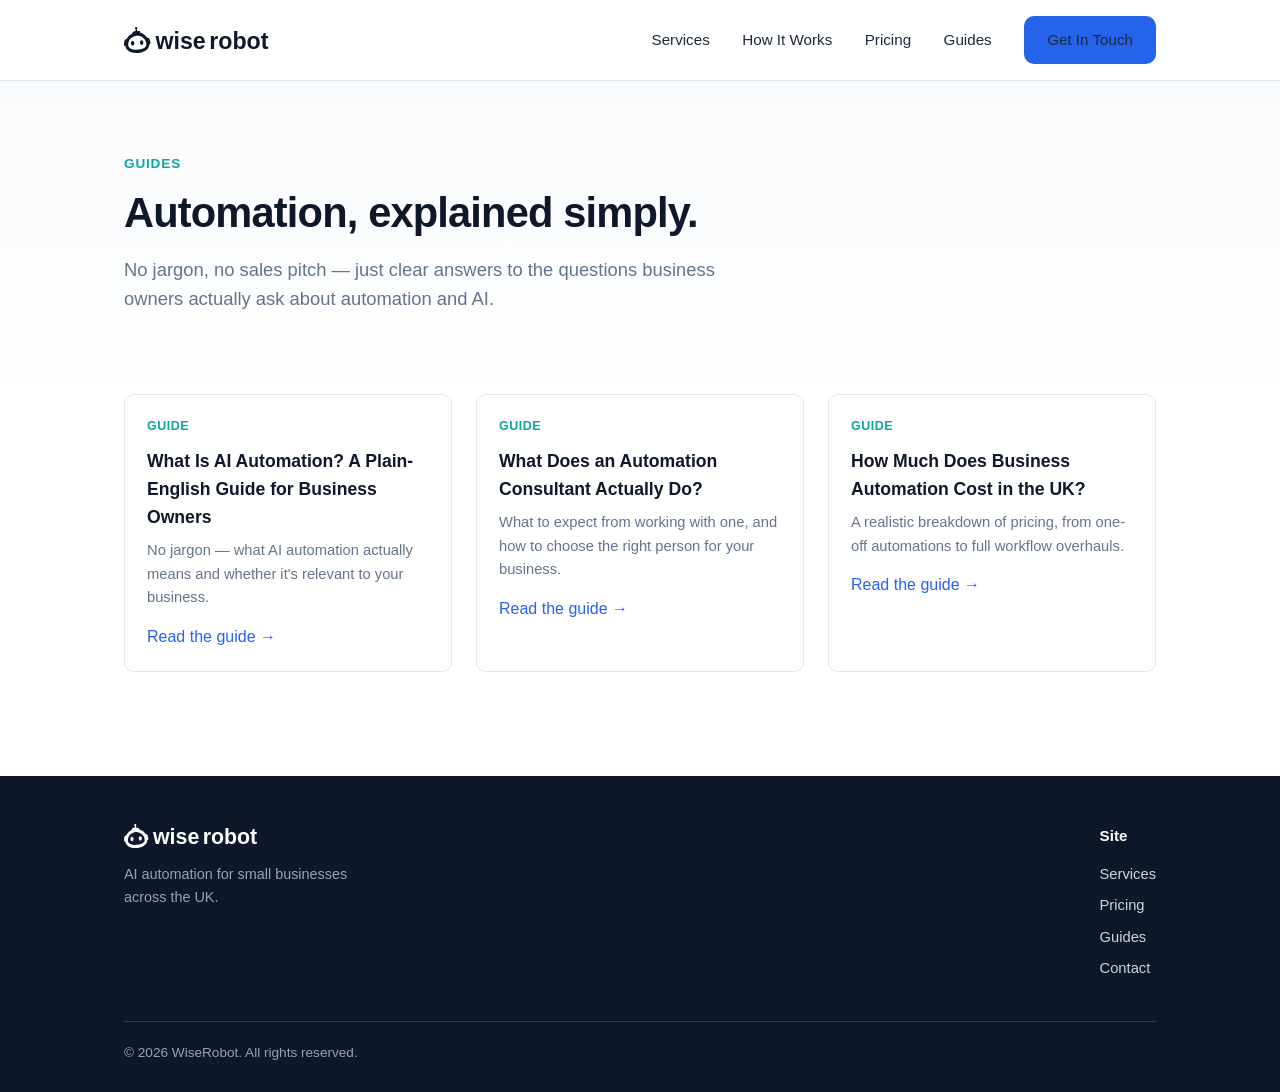
==== blog/index.html @ 35903c6b "Add WiseRobot logo to header and footer" ====
<!DOCTYPE html>
<html lang="en-GB">
<head>
<meta charset="UTF-8">
<meta name="viewport" content="width=device-width, initial-scale=1.0">
<title>Automation Guides for Business Owners | WiseRobot</title>
<meta name="description" content="Plain-English guides on AI automation, automation consultants, and what business process automation actually costs in the UK.">
<link rel="canonical" href="https://wiserobot.co.uk/blog/index.html">
<link rel="stylesheet" href="../css/style.css">
<link rel="icon" type="image/svg+xml" href="../assets/favicon.svg">
</head>
<body>

<header class="site">
  <div class="wrap">
    <div class="logo"><a href="../index.html"><img src="../assets/logo-dark.svg" alt="WiseRobot"></a></div>
    <nav class="main-nav">
      <a href="../index.html#services">Services</a>
      <a href="../index.html#how-it-works">How It Works</a>
      <a href="../index.html#pricing">Pricing</a>
      <a href="index.html">Guides</a>
      <a href="../contact.html" class="btn btn-primary">Get In Touch</a>
    </nav>
  </div>
</header>

<section class="hero" style="padding-bottom:48px;">
  <div class="wrap">
    <div class="eyebrow">Guides</div>
    <h1>Automation, explained simply.</h1>
    <p class="lead">No jargon, no sales pitch — just clear answers to the questions business owners actually ask about automation and AI.</p>
  </div>
</section>

<section style="padding-top:0;">
  <div class="wrap">
    <div class="blog-grid">
      <div class="blog-card">
        <div class="body">
          <div class="cat">Guide</div>
          <h3>What Is AI Automation? A Plain-English Guide for Business Owners</h3>
          <p>No jargon — what AI automation actually means and whether it's relevant to your business.</p>
          <a href="what-is-ai-automation.html">Read the guide →</a>
        </div>
      </div>
      <div class="blog-card">
        <div class="body">
          <div class="cat">Guide</div>
          <h3>What Does an Automation Consultant Actually Do?</h3>
          <p>What to expect from working with one, and how to choose the right person for your business.</p>
          <a href="automation-consultant-guide.html">Read the guide →</a>
        </div>
      </div>
      <div class="blog-card">
        <div class="body">
          <div class="cat">Guide</div>
          <h3>How Much Does Business Automation Cost in the UK?</h3>
          <p>A realistic breakdown of pricing, from one-off automations to full workflow overhauls.</p>
          <a href="business-automation-cost-uk.html">Read the guide →</a>
        </div>
      </div>
    </div>
  </div>
</section>

<footer class="site">
  <div class="wrap">
    <div class="foot-grid">
      <div>
        <div class="logo" style="margin-bottom:14px;"><img src="../assets/logo-light.svg" alt="WiseRobot"></div>
        <p style="max-width:260px; color:#94a3b8; font-size:0.9rem;">AI automation for small businesses across the UK.</p>
      </div>
      <div>
        <h4>Site</h4>
        <a href="../index.html#services">Services</a>
        <a href="../index.html#pricing">Pricing</a>
        <a href="index.html">Guides</a>
        <a href="../contact.html">Contact</a>
      </div>
    </div>
    <div class="bottom">© 2026 WiseRobot. All rights reserved.</div>
  </div>
</footer>

</body>
</html>
---- css/style.css ----
/* WiseRobot — shared styles */

:root {
  --navy: #0f172a;
  --navy-light: #1e293b;
  --blue: #2563eb;
  --blue-light: #3b82f6;
  --teal: #0ea5a4;
  --bg: #ffffff;
  --bg-soft: #f8fafc;
  --border: #e2e8f0;
  --text: #1e293b;
  --text-muted: #64748b;
  --radius: 10px;
  --max-width: 1080px;
}

* { box-sizing: border-box; }

html { scroll-behavior: smooth; }

body {
  margin: 0;
  font-family: -apple-system, BlinkMacSystemFont, "Segoe UI", Roboto, Helvetica, Arial, sans-serif;
  color: var(--text);
  background: var(--bg);
  line-height: 1.6;
}

img { max-width: 100%; }

a { color: var(--blue); text-decoration: none; }
a:hover { text-decoration: underline; }

.wrap {
  max-width: var(--max-width);
  margin: 0 auto;
  padding: 0 24px;
}

/* Header */
header.site {
  border-bottom: 1px solid var(--border);
  position: sticky;
  top: 0;
  background: rgba(255,255,255,0.92);
  backdrop-filter: blur(6px);
  z-index: 50;
}

header.site .wrap {
  display: flex;
  align-items: center;
  justify-content: space-between;
  padding-top: 16px;
  padding-bottom: 16px;
}

.logo {
  font-weight: 800;
  font-size: 1.25rem;
  color: var(--navy);
  letter-spacing: -0.02em;
}
.logo span { color: var(--blue); }
.logo img { height: 26px; width: auto; display: block; }
footer.site .logo img { height: 24px; }

nav.main-nav a {
  color: var(--text);
  margin-left: 28px;
  font-weight: 500;
  font-size: 0.95rem;
}
nav.main-nav a:hover { color: var(--blue); text-decoration: none; }

.btn {
  display: inline-block;
  padding: 11px 22px;
  border-radius: var(--radius);
  font-weight: 600;
  font-size: 0.95rem;
  border: 1px solid transparent;
  cursor: pointer;
}
.btn-primary {
  background: var(--blue);
  color: #fff;
}
.btn-primary:hover { background: var(--blue-light); text-decoration: none; }
.btn-outline {
  background: transparent;
  border: 1px solid var(--border);
  color: var(--text);
}
.btn-outline:hover { border-color: var(--blue); color: var(--blue); text-decoration: none; }

/* Hero */
.hero {
  background: linear-gradient(180deg, var(--bg-soft) 0%, #ffffff 100%);
  padding: 72px 0 64px;
}
.hero .eyebrow {
  color: var(--teal);
  font-weight: 700;
  font-size: 0.85rem;
  text-transform: uppercase;
  letter-spacing: 0.06em;
  margin-bottom: 14px;
}
.hero h1 {
  font-size: 2.6rem;
  line-height: 1.15;
  letter-spacing: -0.02em;
  color: var(--navy);
  margin: 0 0 18px;
  max-width: 720px;
}
.hero p.lead {
  font-size: 1.15rem;
  color: var(--text-muted);
  max-width: 620px;
  margin: 0 0 32px;
}
.hero .cta-row { display: flex; gap: 14px; flex-wrap: wrap; }
.hero .cta-row .btn { padding: 13px 26px; font-size: 1rem; }

/* Sections */
section { padding: 64px 0; }
section.soft { background: var(--bg-soft); }
section h2 {
  font-size: 1.9rem;
  color: var(--navy);
  letter-spacing: -0.01em;
  margin: 0 0 12px;
}
section p.section-lead {
  color: var(--text-muted);
  font-size: 1.05rem;
  max-width: 620px;
  margin: 0 0 40px;
}

/* Cards / grid */
.grid-3 {
  display: grid;
  grid-template-columns: repeat(3, 1fr);
  gap: 24px;
}
.grid-2 {
  display: grid;
  grid-template-columns: repeat(2, 1fr);
  gap: 24px;
}
@media (max-width: 800px) {
  .grid-3, .grid-2 { grid-template-columns: 1fr; }
  .hero h1 { font-size: 2rem; }
}

.card {
  background: #fff;
  border: 1px solid var(--border);
  border-radius: var(--radius);
  padding: 28px;
}
.card .icon {
  width: 44px;
  height: 44px;
  border-radius: 10px;
  background: #eff6ff;
  color: var(--blue);
  display: flex;
  align-items: center;
  justify-content: center;
  font-size: 1.3rem;
  margin-bottom: 16px;
}
.card h3 {
  margin: 0 0 8px;
  font-size: 1.15rem;
  color: var(--navy);
}
.card p { margin: 0; color: var(--text-muted); font-size: 0.98rem; }

/* Process steps */
.steps {
  display: grid;
  grid-template-columns: repeat(3, 1fr);
  gap: 24px;
  counter-reset: step;
}
@media (max-width: 800px) { .steps { grid-template-columns: 1fr; } }
.step {
  position: relative;
  padding-left: 8px;
}
.step .num {
  display: inline-flex;
  align-items: center;
  justify-content: center;
  width: 36px;
  height: 36px;
  border-radius: 50%;
  background: var(--navy);
  color: #fff;
  font-weight: 700;
  margin-bottom: 14px;
}
.step h3 { margin: 0 0 8px; color: var(--navy); font-size: 1.1rem; }
.step p { color: var(--text-muted); margin: 0; }

/* Pricing */
.price-card {
  background: #fff;
  border: 1px solid var(--border);
  border-radius: var(--radius);
  padding: 32px 28px;
  display: flex;
  flex-direction: column;
}
.price-card.featured {
  border-color: var(--blue);
  box-shadow: 0 8px 24px rgba(37,99,235,0.12);
}
.price-card .tag {
  font-size: 0.75rem;
  font-weight: 700;
  text-transform: uppercase;
  letter-spacing: 0.05em;
  color: var(--blue);
  margin-bottom: 8px;
}
.price-card h3 { margin: 0 0 4px; color: var(--navy); font-size: 1.3rem; }
.price-card .price { font-size: 2rem; font-weight: 800; color: var(--navy); margin: 12px 0; }
.price-card .price small { font-size: 0.95rem; font-weight: 500; color: var(--text-muted); }
.price-card ul { padding-left: 0; list-style: none; margin: 20px 0; flex-grow: 1; }
.price-card li {
  padding: 8px 0;
  border-bottom: 1px solid var(--border);
  color: var(--text-muted);
  font-size: 0.95rem;
}
.price-card li:before { content: "✓ "; color: var(--teal); font-weight: 700; }

/* FAQ */
.faq-item {
  border-bottom: 1px solid var(--border);
  padding: 20px 0;
}
.faq-item h3 { margin: 0 0 8px; color: var(--navy); font-size: 1.05rem; }
.faq-item p { margin: 0; color: var(--text-muted); }

/* Contact form */
form.contact-form { max-width: 560px; }
form.contact-form label {
  display: block;
  font-weight: 600;
  font-size: 0.9rem;
  color: var(--navy);
  margin-bottom: 6px;
  margin-top: 18px;
}
form.contact-form input,
form.contact-form select,
form.contact-form textarea {
  width: 100%;
  padding: 11px 14px;
  border-radius: 8px;
  border: 1px solid var(--border);
  font-family: inherit;
  font-size: 0.98rem;
}
form.contact-form textarea { resize: vertical; min-height: 120px; }
form.contact-form .btn { margin-top: 24px; }

/* Blog / article */
.article-hero {
  background: var(--bg-soft);
  padding: 48px 0 40px;
  border-bottom: 1px solid var(--border);
}
.article-hero .kicker {
  color: var(--teal);
  font-weight: 700;
  font-size: 0.8rem;
  text-transform: uppercase;
  letter-spacing: 0.05em;
}
.article-hero h1 { font-size: 2.1rem; color: var(--navy); margin: 10px 0 8px; max-width: 760px; }
.article-hero .meta { color: var(--text-muted); font-size: 0.9rem; }

article.post {
  max-width: 720px;
  margin: 0 auto;
  padding: 48px 24px 80px;
}
article.post h2 { font-size: 1.5rem; color: var(--navy); margin-top: 40px; }
article.post h3 { font-size: 1.2rem; color: var(--navy); margin-top: 28px; }
article.post p { color: var(--text); font-size: 1.03rem; }
article.post ul, article.post ol { color: var(--text); font-size: 1.03rem; }
article.post .callout {
  background: var(--bg-soft);
  border-left: 3px solid var(--blue);
  padding: 18px 22px;
  border-radius: 6px;
  margin: 28px 0;
}
article.post .callout p { margin: 0; }

.blog-grid {
  display: grid;
  grid-template-columns: repeat(3, 1fr);
  gap: 24px;
}
@media (max-width: 800px) { .blog-grid { grid-template-columns: 1fr; } }
.blog-card {
  border: 1px solid var(--border);
  border-radius: var(--radius);
  overflow: hidden;
  display: flex;
  flex-direction: column;
}
.blog-card .body { padding: 22px; }
.blog-card .cat { color: var(--teal); font-size: 0.78rem; font-weight: 700; text-transform: uppercase; letter-spacing: 0.04em; }
.blog-card h3 { margin: 10px 0 8px; font-size: 1.1rem; color: var(--navy); }
.blog-card p { color: var(--text-muted); font-size: 0.92rem; margin: 0 0 14px; }

/* Footer */
footer.site {
  background: var(--navy);
  color: #cbd5e1;
  padding: 48px 0 28px;
  margin-top: 40px;
}
footer.site .foot-grid {
  display: flex;
  justify-content: space-between;
  flex-wrap: wrap;
  gap: 32px;
  margin-bottom: 32px;
}
footer.site h4 { color: #fff; font-size: 0.95rem; margin: 0 0 14px; }
footer.site a { color: #cbd5e1; display: block; margin-bottom: 8px; font-size: 0.92rem; }
footer.site a:hover { color: #fff; }
footer.site .bottom {
  border-top: 1px solid #334155;
  padding-top: 20px;
  font-size: 0.85rem;
  color: #94a3b8;
}

.breadcrumb {
  font-size: 0.88rem;
  color: var(--text-muted);
  margin-bottom: 8px;
}
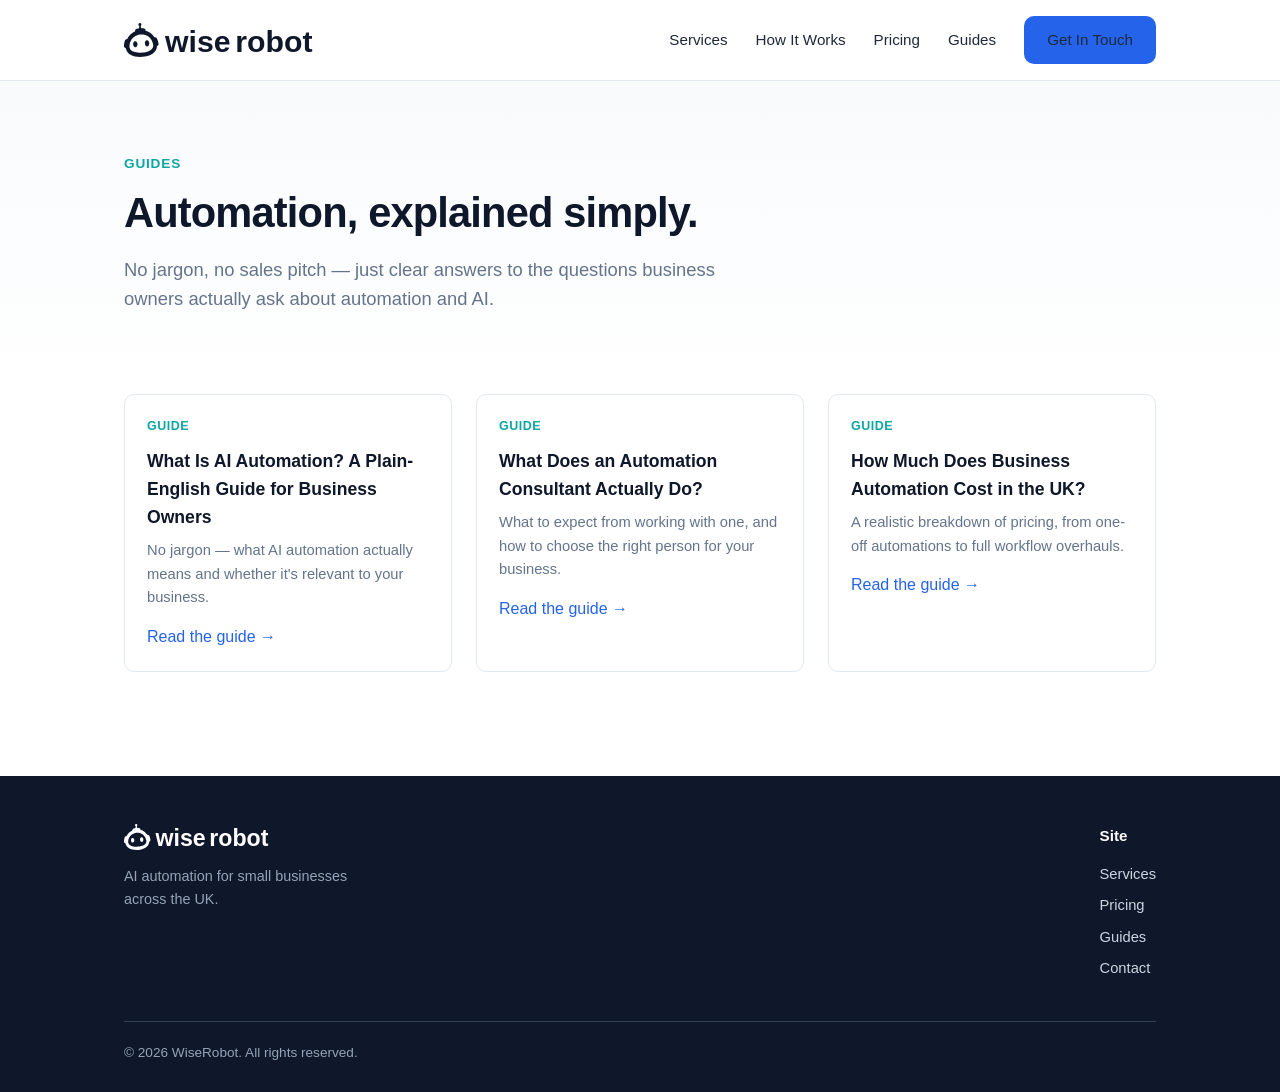
==== commit ab41c516: "Add mobile hamburger nav, larger logo, centered mobile layout" ====
--- a/blog/index.html
+++ b/blog/index.html
@@ -14,6 +14,8 @@
 <header class="site">
   <div class="wrap">
     <div class="logo"><a href="../index.html"><img src="../assets/logo-dark.svg" alt="WiseRobot"></a></div>
+    <input type="checkbox" id="nav-toggle" class="nav-toggle-input">
+    <label for="nav-toggle" class="nav-toggle-label"><span></span><span></span><span></span></label>
     <nav class="main-nav">
       <a href="../index.html#services">Services</a>
       <a href="../index.html#how-it-works">How It Works</a>
--- a/css/style.css
+++ b/css/style.css
@@ -63,16 +63,98 @@
   letter-spacing: -0.02em;
 }
 .logo span { color: var(--blue); }
-.logo img { height: 26px; width: auto; display: block; }
-footer.site .logo img { height: 24px; }
-
+.logo img { height: 34px; width: auto; display: block; }
+footer.site .logo img { height: 26px; }
+
+nav.main-nav {
+  display: flex;
+  align-items: center;
+}
 nav.main-nav a {
   color: var(--text);
   margin-left: 28px;
   font-weight: 500;
   font-size: 0.95rem;
+  white-space: nowrap;
 }
 nav.main-nav a:hover { color: var(--blue); text-decoration: none; }
+
+.nav-toggle-input { display: none; }
+.nav-toggle-label {
+  display: none;
+  flex-direction: column;
+  justify-content: center;
+  gap: 5px;
+  width: 28px;
+  height: 28px;
+  cursor: pointer;
+}
+.nav-toggle-label span {
+  display: block;
+  height: 2px;
+  width: 100%;
+  background: var(--navy);
+  border-radius: 2px;
+}
+
+@media (max-width: 800px) {
+  header.site .wrap {
+    flex-wrap: wrap;
+  }
+  .nav-toggle-label { display: flex; }
+  nav.main-nav {
+    display: none;
+    flex-direction: column;
+    align-items: center;
+    width: 100%;
+    order: 3;
+    padding-top: 18px;
+    margin-top: 14px;
+    border-top: 1px solid var(--border);
+  }
+  nav.main-nav a {
+    margin: 0;
+    padding: 12px 0;
+    width: 100%;
+    text-align: center;
+  }
+  nav.main-nav a.btn {
+    margin-top: 8px;
+  }
+  .nav-toggle-input:checked ~ nav.main-nav {
+    display: flex;
+  }
+
+  /* Centering on mobile */
+  .hero .wrap,
+  section .wrap > h2,
+  section .wrap > p.section-lead,
+  .article-hero .wrap {
+    text-align: center;
+  }
+  .hero p.lead,
+  section p.section-lead {
+    margin-left: auto;
+    margin-right: auto;
+  }
+  .hero .cta-row {
+    justify-content: center;
+  }
+  .price-card,
+  .card {
+    text-align: center;
+  }
+  .card .icon {
+    margin-left: auto;
+    margin-right: auto;
+  }
+  .price-card ul {
+    text-align: left;
+  }
+  section > .wrap > a.btn {
+    display: inline-block;
+  }
+}
 
 .btn {
   display: inline-block;
@@ -164,16 +246,15 @@
   padding: 28px;
 }
 .card .icon {
-  width: 44px;
-  height: 44px;
-  border-radius: 10px;
-  background: #eff6ff;
+  width: 38px;
+  height: 38px;
   color: var(--blue);
-  display: flex;
-  align-items: center;
-  justify-content: center;
-  font-size: 1.3rem;
   margin-bottom: 16px;
+}
+.card .icon svg {
+  width: 100%;
+  height: 100%;
+  display: block;
 }
 .card h3 {
   margin: 0 0 8px;
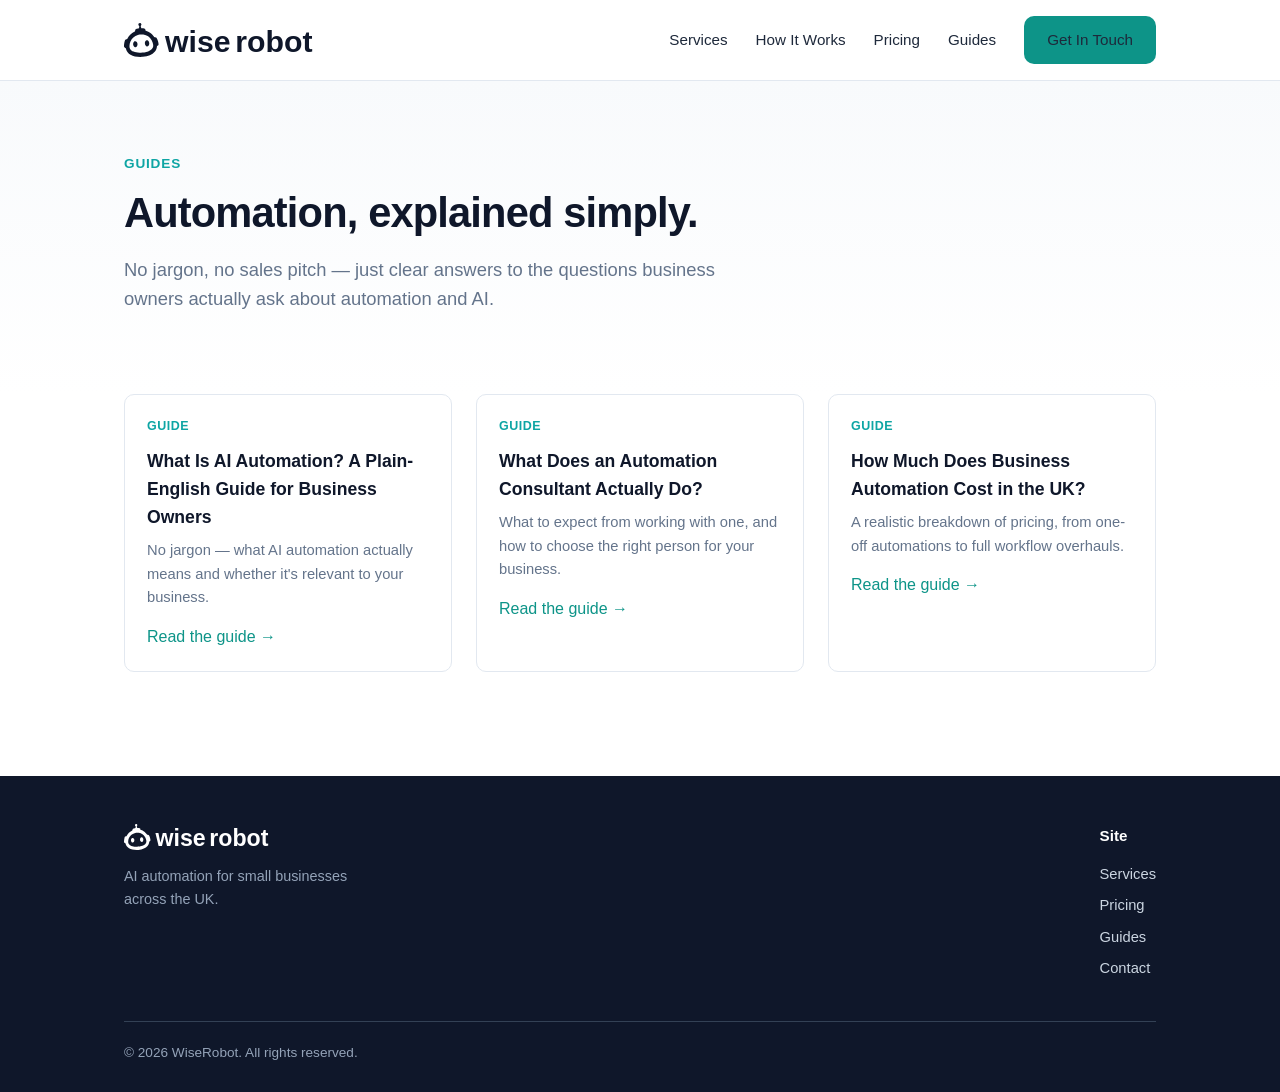
==== commit 086c32bf: "Add sitemap, robots.txt, structured data and Open Graph tags for SEO" ====
--- a/blog/index.html
+++ b/blog/index.html
@@ -8,6 +8,10 @@
 <link rel="canonical" href="https://wiserobot.co.uk/blog/index.html">
 <link rel="stylesheet" href="../css/style.css">
 <link rel="icon" type="image/svg+xml" href="../assets/favicon.svg">
+<meta property="og:title" content="Automation Guides for Business Owners | WiseRobot">
+<meta property="og:description" content="Plain-English guides on AI automation, automation consultants, and what business process automation actually costs in the UK.">
+<meta property="og:type" content="website">
+<meta property="og:url" content="https://wiserobot.co.uk/blog/index.html">
 </head>
 <body>
 
--- a/css/style.css
+++ b/css/style.css
@@ -3,8 +3,8 @@
 :root {
   --navy: #0f172a;
   --navy-light: #1e293b;
-  --blue: #2563eb;
-  --blue-light: #3b82f6;
+  --blue: #0d9488;
+  --blue-light: #14b8a6;
   --teal: #0ea5a4;
   --bg: #ffffff;
   --bg-soft: #f8fafc;
@@ -125,34 +125,21 @@
     display: flex;
   }
 
-  /* Centering on mobile */
-  .hero .wrap,
+  /* Centering on mobile — headings and buttons only; paragraphs stay left-aligned */
+  .hero h1,
+  .hero .eyebrow,
   section .wrap > h2,
-  section .wrap > p.section-lead,
-  .article-hero .wrap {
+  .article-hero h1,
+  .article-hero .kicker {
     text-align: center;
-  }
-  .hero p.lead,
-  section p.section-lead {
-    margin-left: auto;
-    margin-right: auto;
   }
   .hero .cta-row {
     justify-content: center;
   }
-  .price-card,
-  .card {
-    text-align: center;
-  }
-  .card .icon {
-    margin-left: auto;
-    margin-right: auto;
-  }
-  .price-card ul {
-    text-align: left;
-  }
-  section > .wrap > a.btn {
-    display: inline-block;
+  .price-card .btn {
+    display: block;
+    margin: 0 auto;
+    width: fit-content;
   }
 }
 
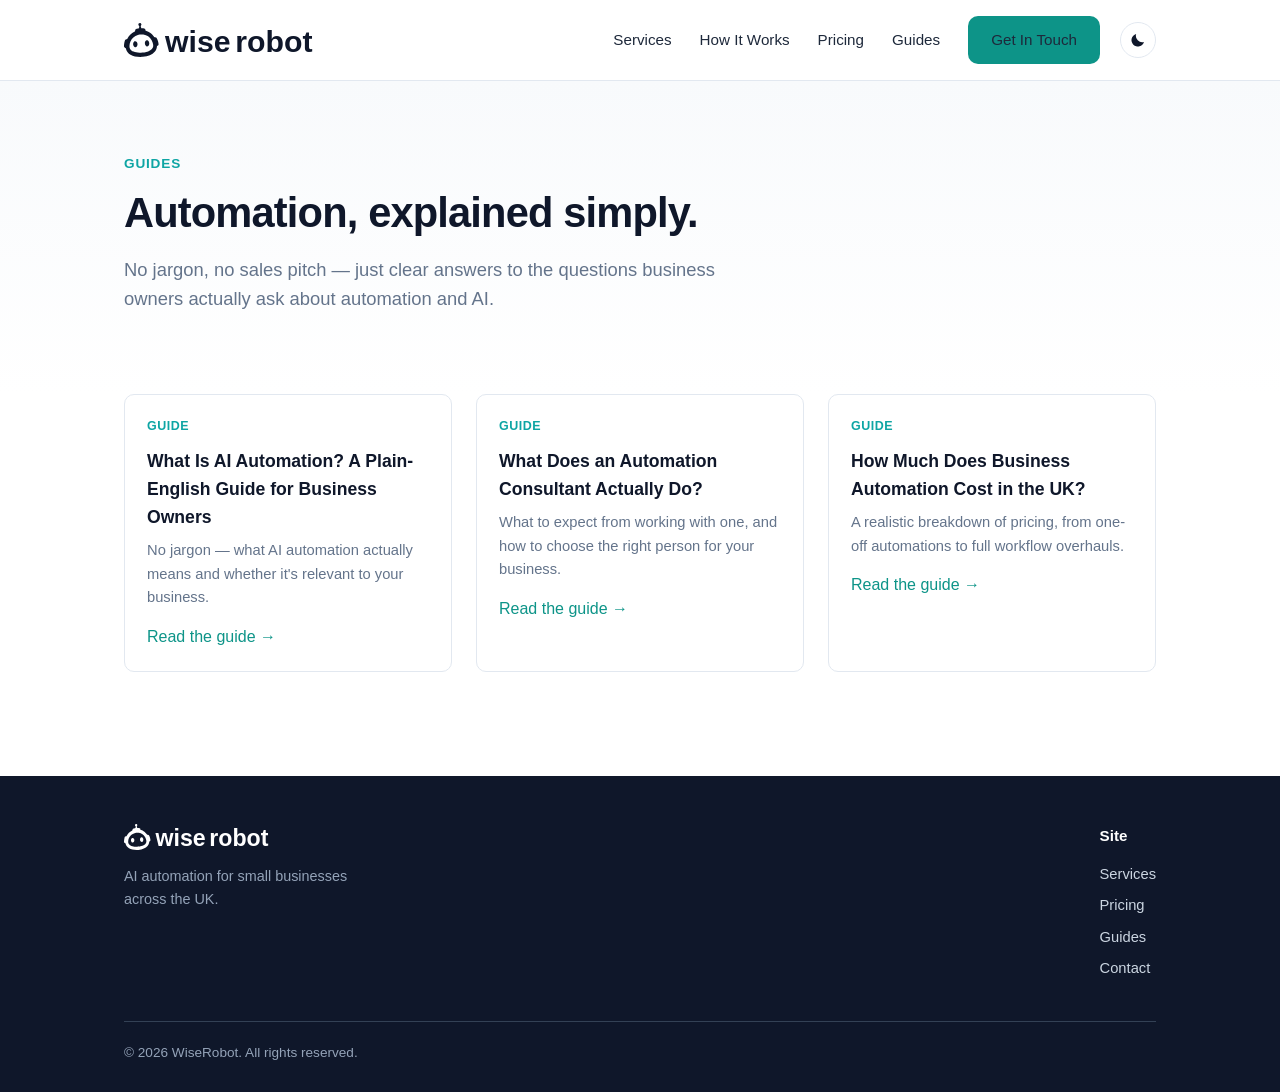
==== commit ab4bf746: "Add dark mode toggle with system-preference fallback and theme-aware logo" ====
--- a/blog/index.html
+++ b/blog/index.html
@@ -3,29 +3,34 @@
 <head>
 <meta charset="UTF-8">
 <meta name="viewport" content="width=device-width, initial-scale=1.0">
+<script>(function(){var s=localStorage.getItem('theme');if(s)document.documentElement.setAttribute('data-theme',s);})();</script>
 <title>Automation Guides for Business Owners | WiseRobot</title>
 <meta name="description" content="Plain-English guides on AI automation, automation consultants, and what business process automation actually costs in the UK.">
-<link rel="canonical" href="https://wiserobot.co.uk/blog/index.html">
+<link rel="canonical" href="https://wiserobot.co.uk/blog/">
 <link rel="stylesheet" href="../css/style.css">
 <link rel="icon" type="image/svg+xml" href="../assets/favicon.svg">
 <meta property="og:title" content="Automation Guides for Business Owners | WiseRobot">
 <meta property="og:description" content="Plain-English guides on AI automation, automation consultants, and what business process automation actually costs in the UK.">
 <meta property="og:type" content="website">
-<meta property="og:url" content="https://wiserobot.co.uk/blog/index.html">
+<meta property="og:url" content="https://wiserobot.co.uk/blog/">
 </head>
 <body>
 
 <header class="site">
   <div class="wrap">
-    <div class="logo"><a href="../index.html"><img src="../assets/logo-dark.svg" alt="WiseRobot"></a></div>
+    <div class="logo"><a href="../"><img src="../assets/logo-dark.svg" alt="WiseRobot" class="logo-dark-img"><img src="../assets/logo-light.svg" alt="WiseRobot" class="logo-light-img"></a></div>
     <input type="checkbox" id="nav-toggle" class="nav-toggle-input">
     <label for="nav-toggle" class="nav-toggle-label"><span></span><span></span><span></span></label>
     <nav class="main-nav">
-      <a href="../index.html#services">Services</a>
-      <a href="../index.html#how-it-works">How It Works</a>
-      <a href="../index.html#pricing">Pricing</a>
-      <a href="index.html">Guides</a>
+      <a href="../#services">Services</a>
+      <a href="../#how-it-works">How It Works</a>
+      <a href="../#pricing">Pricing</a>
+      <a href="./">Guides</a>
       <a href="../contact.html" class="btn btn-primary">Get In Touch</a>
+      <button class="theme-toggle" type="button" aria-label="Toggle dark mode">
+        <svg class="icon-moon" viewBox="0 0 24 24" fill="currentColor"><path d="M20 14.5A8.5 8.5 0 0 1 9.5 4a8.5 8.5 0 1 0 10.5 10.5Z"/></svg>
+        <svg class="icon-sun" viewBox="0 0 24 24" fill="currentColor"><circle cx="12" cy="12" r="4.5"/><path d="M12 2v3M12 19v3M4.2 4.2l2.1 2.1M17.7 17.7l2.1 2.1M2 12h3M19 12h3M4.2 19.8l2.1-2.1M17.7 6.3l2.1-2.1" fill="none" stroke="currentColor" stroke-width="1.8" stroke-linecap="round"/></svg>
+      </button>
     </nav>
   </div>
 </header>
@@ -78,9 +83,9 @@
       </div>
       <div>
         <h4>Site</h4>
-        <a href="../index.html#services">Services</a>
-        <a href="../index.html#pricing">Pricing</a>
-        <a href="index.html">Guides</a>
+        <a href="../#services">Services</a>
+        <a href="../#pricing">Pricing</a>
+        <a href="./">Guides</a>
         <a href="../contact.html">Contact</a>
       </div>
     </div>
@@ -88,5 +93,7 @@
   </div>
 </footer>
 
+<script src="../js/nav.js"></script>
+<script src="../js/theme.js"></script>
 </body>
 </html>
--- a/css/style.css
+++ b/css/style.css
@@ -8,11 +8,41 @@
   --teal: #0ea5a4;
   --bg: #ffffff;
   --bg-soft: #f8fafc;
+  --card-bg: #ffffff;
   --border: #e2e8f0;
   --text: #1e293b;
   --text-muted: #64748b;
+  --heading: #0f172a;
+  --header-bg: rgba(255,255,255,0.92);
   --radius: 10px;
   --max-width: 1080px;
+  color-scheme: light;
+}
+
+:root[data-theme="dark"] {
+  --bg: #0b1220;
+  --bg-soft: #121b2d;
+  --card-bg: #16213380;
+  --border: #263349;
+  --text: #cbd5e1;
+  --text-muted: #8a99b0;
+  --heading: #f1f5f9;
+  --header-bg: rgba(11,18,32,0.85);
+  color-scheme: dark;
+}
+
+@media (prefers-color-scheme: dark) {
+  :root:not([data-theme="light"]) {
+    --bg: #0b1220;
+    --bg-soft: #121b2d;
+    --card-bg: #16213380;
+    --border: #263349;
+    --text: #cbd5e1;
+    --text-muted: #8a99b0;
+    --heading: #f1f5f9;
+    --header-bg: rgba(11,18,32,0.85);
+    color-scheme: dark;
+  }
 }
 
 * { box-sizing: border-box; }
@@ -43,7 +73,7 @@
   border-bottom: 1px solid var(--border);
   position: sticky;
   top: 0;
-  background: rgba(255,255,255,0.92);
+  background: var(--header-bg);
   backdrop-filter: blur(6px);
   z-index: 50;
 }
@@ -59,12 +89,19 @@
 .logo {
   font-weight: 800;
   font-size: 1.25rem;
-  color: var(--navy);
+  color: var(--heading);
   letter-spacing: -0.02em;
 }
 .logo span { color: var(--blue); }
 .logo img { height: 34px; width: auto; display: block; }
 footer.site .logo img { height: 26px; }
+header.site .logo .logo-light-img { display: none; }
+:root[data-theme="dark"] header.site .logo .logo-dark-img { display: none; }
+:root[data-theme="dark"] header.site .logo .logo-light-img { display: block; }
+@media (prefers-color-scheme: dark) {
+  :root:not([data-theme="light"]) header.site .logo .logo-dark-img { display: none; }
+  :root:not([data-theme="light"]) header.site .logo .logo-light-img { display: block; }
+}
 
 nav.main-nav {
   display: flex;
@@ -93,9 +130,28 @@
   display: block;
   height: 2px;
   width: 100%;
-  background: var(--navy);
+  background: var(--heading);
   border-radius: 2px;
 }
+
+.theme-toggle {
+  display: inline-flex;
+  align-items: center;
+  justify-content: center;
+  width: 36px;
+  height: 36px;
+  border-radius: 50%;
+  border: 1px solid var(--border);
+  background: transparent;
+  color: var(--heading);
+  cursor: pointer;
+  margin-left: 20px;
+  flex-shrink: 0;
+}
+.theme-toggle svg { width: 18px; height: 18px; }
+.theme-toggle .icon-sun { display: none; }
+:root[data-theme="dark"] .theme-toggle .icon-moon { display: none; }
+:root[data-theme="dark"] .theme-toggle .icon-sun { display: block; }
 
 @media (max-width: 800px) {
   header.site .wrap {
@@ -121,6 +177,9 @@
   nav.main-nav a.btn {
     margin-top: 8px;
   }
+  .theme-toggle {
+    margin: 14px 0 0;
+  }
   .nav-toggle-input:checked ~ nav.main-nav {
     display: flex;
   }
@@ -166,7 +225,7 @@
 
 /* Hero */
 .hero {
-  background: linear-gradient(180deg, var(--bg-soft) 0%, #ffffff 100%);
+  background: linear-gradient(180deg, var(--bg-soft) 0%, var(--bg) 100%);
   padding: 72px 0 64px;
 }
 .hero .eyebrow {
@@ -181,7 +240,7 @@
   font-size: 2.6rem;
   line-height: 1.15;
   letter-spacing: -0.02em;
-  color: var(--navy);
+  color: var(--heading);
   margin: 0 0 18px;
   max-width: 720px;
 }
@@ -194,12 +253,34 @@
 .hero .cta-row { display: flex; gap: 14px; flex-wrap: wrap; }
 .hero .cta-row .btn { padding: 13px 26px; font-size: 1rem; }
 
+.hero-grid {
+  display: grid;
+  grid-template-columns: 1.15fr 0.85fr;
+  gap: 32px;
+  align-items: center;
+}
+.hero-image img {
+  width: 100%;
+  height: auto;
+  display: block;
+}
+@media (max-width: 900px) {
+  .hero-grid {
+    grid-template-columns: 1fr;
+  }
+  .hero-image {
+    order: -1;
+    max-width: 340px;
+    margin: 0 auto;
+  }
+}
+
 /* Sections */
 section { padding: 64px 0; }
 section.soft { background: var(--bg-soft); }
 section h2 {
   font-size: 1.9rem;
-  color: var(--navy);
+  color: var(--heading);
   letter-spacing: -0.01em;
   margin: 0 0 12px;
 }
@@ -227,7 +308,7 @@
 }
 
 .card {
-  background: #fff;
+  background: var(--card-bg);
   border: 1px solid var(--border);
   border-radius: var(--radius);
   padding: 28px;
@@ -246,7 +327,7 @@
 .card h3 {
   margin: 0 0 8px;
   font-size: 1.15rem;
-  color: var(--navy);
+  color: var(--heading);
 }
 .card p { margin: 0; color: var(--text-muted); font-size: 0.98rem; }
 
@@ -274,12 +355,12 @@
   font-weight: 700;
   margin-bottom: 14px;
 }
-.step h3 { margin: 0 0 8px; color: var(--navy); font-size: 1.1rem; }
+.step h3 { margin: 0 0 8px; color: var(--heading); font-size: 1.1rem; }
 .step p { color: var(--text-muted); margin: 0; }
 
 /* Pricing */
 .price-card {
-  background: #fff;
+  background: var(--card-bg);
   border: 1px solid var(--border);
   border-radius: var(--radius);
   padding: 32px 28px;
@@ -288,7 +369,7 @@
 }
 .price-card.featured {
   border-color: var(--blue);
-  box-shadow: 0 8px 24px rgba(37,99,235,0.12);
+  box-shadow: 0 8px 24px rgba(13,148,136,0.15);
 }
 .price-card .tag {
   font-size: 0.75rem;
@@ -298,8 +379,8 @@
   color: var(--blue);
   margin-bottom: 8px;
 }
-.price-card h3 { margin: 0 0 4px; color: var(--navy); font-size: 1.3rem; }
-.price-card .price { font-size: 2rem; font-weight: 800; color: var(--navy); margin: 12px 0; }
+.price-card h3 { margin: 0 0 4px; color: var(--heading); font-size: 1.3rem; }
+.price-card .price { font-size: 2rem; font-weight: 800; color: var(--heading); margin: 12px 0; }
 .price-card .price small { font-size: 0.95rem; font-weight: 500; color: var(--text-muted); }
 .price-card ul { padding-left: 0; list-style: none; margin: 20px 0; flex-grow: 1; }
 .price-card li {
@@ -315,7 +396,7 @@
   border-bottom: 1px solid var(--border);
   padding: 20px 0;
 }
-.faq-item h3 { margin: 0 0 8px; color: var(--navy); font-size: 1.05rem; }
+.faq-item h3 { margin: 0 0 8px; color: var(--heading); font-size: 1.05rem; }
 .faq-item p { margin: 0; color: var(--text-muted); }
 
 /* Contact form */
@@ -324,7 +405,7 @@
   display: block;
   font-weight: 600;
   font-size: 0.9rem;
-  color: var(--navy);
+  color: var(--heading);
   margin-bottom: 6px;
   margin-top: 18px;
 }
@@ -354,7 +435,7 @@
   text-transform: uppercase;
   letter-spacing: 0.05em;
 }
-.article-hero h1 { font-size: 2.1rem; color: var(--navy); margin: 10px 0 8px; max-width: 760px; }
+.article-hero h1 { font-size: 2.1rem; color: var(--heading); margin: 10px 0 8px; max-width: 760px; }
 .article-hero .meta { color: var(--text-muted); font-size: 0.9rem; }
 
 article.post {
@@ -362,8 +443,8 @@
   margin: 0 auto;
   padding: 48px 24px 80px;
 }
-article.post h2 { font-size: 1.5rem; color: var(--navy); margin-top: 40px; }
-article.post h3 { font-size: 1.2rem; color: var(--navy); margin-top: 28px; }
+article.post h2 { font-size: 1.5rem; color: var(--heading); margin-top: 40px; }
+article.post h3 { font-size: 1.2rem; color: var(--heading); margin-top: 28px; }
 article.post p { color: var(--text); font-size: 1.03rem; }
 article.post ul, article.post ol { color: var(--text); font-size: 1.03rem; }
 article.post .callout {
@@ -390,7 +471,7 @@
 }
 .blog-card .body { padding: 22px; }
 .blog-card .cat { color: var(--teal); font-size: 0.78rem; font-weight: 700; text-transform: uppercase; letter-spacing: 0.04em; }
-.blog-card h3 { margin: 10px 0 8px; font-size: 1.1rem; color: var(--navy); }
+.blog-card h3 { margin: 10px 0 8px; font-size: 1.1rem; color: var(--heading); }
 .blog-card p { color: var(--text-muted); font-size: 0.92rem; margin: 0 0 14px; }
 
 /* Footer */
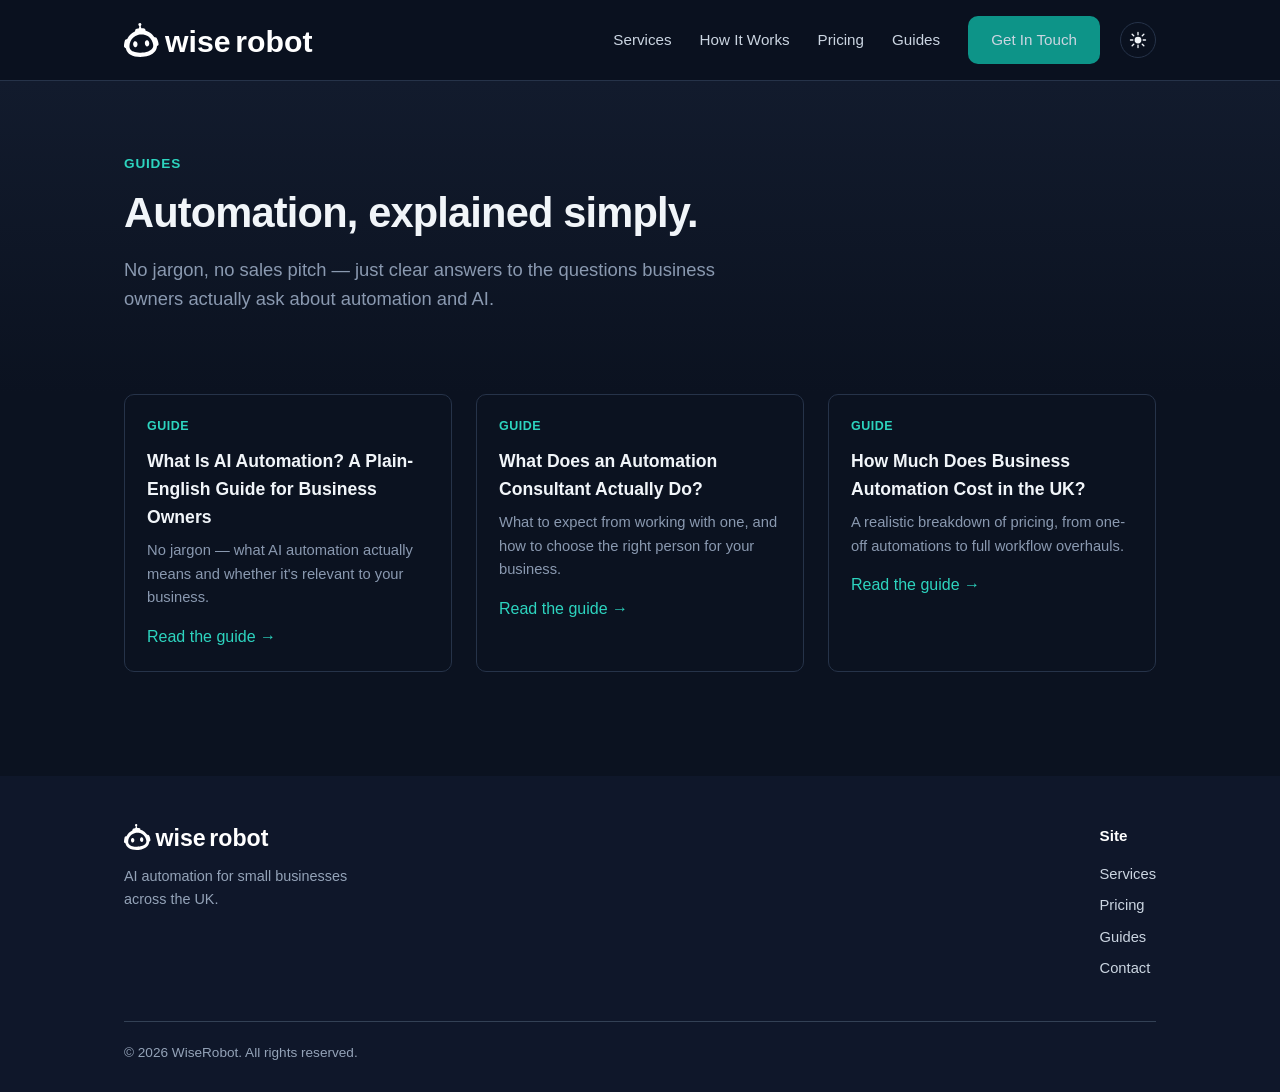
==== commit a48d7927: "Fix accessibility issues: color contrast, heading order, main landmark, duplicate link names" ====
--- a/blog/index.html
+++ b/blog/index.html
@@ -35,6 +35,8 @@
   </div>
 </header>
 
+<main>
+
 <section class="hero" style="padding-bottom:48px;">
   <div class="wrap">
     <div class="eyebrow">Guides</div>
@@ -51,7 +53,7 @@
           <div class="cat">Guide</div>
           <h3>What Is AI Automation? A Plain-English Guide for Business Owners</h3>
           <p>No jargon — what AI automation actually means and whether it's relevant to your business.</p>
-          <a href="what-is-ai-automation.html">Read the guide →</a>
+          <a href="what-is-ai-automation.html" aria-label="Read the guide: What Is AI Automation?">Read the guide →</a>
         </div>
       </div>
       <div class="blog-card">
@@ -59,7 +61,7 @@
           <div class="cat">Guide</div>
           <h3>What Does an Automation Consultant Actually Do?</h3>
           <p>What to expect from working with one, and how to choose the right person for your business.</p>
-          <a href="automation-consultant-guide.html">Read the guide →</a>
+          <a href="automation-consultant-guide.html" aria-label="Read the guide: What Does an Automation Consultant Do?">Read the guide →</a>
         </div>
       </div>
       <div class="blog-card">
@@ -67,12 +69,14 @@
           <div class="cat">Guide</div>
           <h3>How Much Does Business Automation Cost in the UK?</h3>
           <p>A realistic breakdown of pricing, from one-off automations to full workflow overhauls.</p>
-          <a href="business-automation-cost-uk.html">Read the guide →</a>
+          <a href="business-automation-cost-uk.html" aria-label="Read the guide: How Much Does Business Automation Cost?">Read the guide →</a>
         </div>
       </div>
     </div>
   </div>
 </section>
+
+</main>
 
 <footer class="site">
   <div class="wrap">
@@ -82,7 +86,7 @@
         <p style="max-width:260px; color:#94a3b8; font-size:0.9rem;">AI automation for small businesses across the UK.</p>
       </div>
       <div>
-        <h4>Site</h4>
+        <h3>Site</h3>
         <a href="../#services">Services</a>
         <a href="../#pricing">Pricing</a>
         <a href="./">Guides</a>
--- a/css/style.css
+++ b/css/style.css
@@ -6,6 +6,21 @@
   --blue: #0d9488;
   --blue-light: #14b8a6;
   --teal: #0ea5a4;
+  --bg: #0b1220;
+  --bg-soft: #121b2d;
+  --card-bg: #16213380;
+  --border: #263349;
+  --text: #cbd5e1;
+  --text-muted: #8a99b0;
+  --heading: #f1f5f9;
+  --header-bg: rgba(11,18,32,0.85);
+  --link: #2dd4bf;
+  --radius: 10px;
+  --max-width: 1080px;
+  color-scheme: dark;
+}
+
+:root[data-theme="light"] {
   --bg: #ffffff;
   --bg-soft: #f8fafc;
   --card-bg: #ffffff;
@@ -14,35 +29,8 @@
   --text-muted: #64748b;
   --heading: #0f172a;
   --header-bg: rgba(255,255,255,0.92);
-  --radius: 10px;
-  --max-width: 1080px;
+  --link: #0f766e;
   color-scheme: light;
-}
-
-:root[data-theme="dark"] {
-  --bg: #0b1220;
-  --bg-soft: #121b2d;
-  --card-bg: #16213380;
-  --border: #263349;
-  --text: #cbd5e1;
-  --text-muted: #8a99b0;
-  --heading: #f1f5f9;
-  --header-bg: rgba(11,18,32,0.85);
-  color-scheme: dark;
-}
-
-@media (prefers-color-scheme: dark) {
-  :root:not([data-theme="light"]) {
-    --bg: #0b1220;
-    --bg-soft: #121b2d;
-    --card-bg: #16213380;
-    --border: #263349;
-    --text: #cbd5e1;
-    --text-muted: #8a99b0;
-    --heading: #f1f5f9;
-    --header-bg: rgba(11,18,32,0.85);
-    color-scheme: dark;
-  }
 }
 
 * { box-sizing: border-box; }
@@ -59,7 +47,7 @@
 
 img { max-width: 100%; }
 
-a { color: var(--blue); text-decoration: none; }
+a { color: var(--link); text-decoration: none; }
 a:hover { text-decoration: underline; }
 
 .wrap {
@@ -95,13 +83,9 @@
 .logo span { color: var(--blue); }
 .logo img { height: 34px; width: auto; display: block; }
 footer.site .logo img { height: 26px; }
-header.site .logo .logo-light-img { display: none; }
-:root[data-theme="dark"] header.site .logo .logo-dark-img { display: none; }
-:root[data-theme="dark"] header.site .logo .logo-light-img { display: block; }
-@media (prefers-color-scheme: dark) {
-  :root:not([data-theme="light"]) header.site .logo .logo-dark-img { display: none; }
-  :root:not([data-theme="light"]) header.site .logo .logo-light-img { display: block; }
-}
+header.site .logo .logo-dark-img { display: none; }
+:root[data-theme="light"] header.site .logo .logo-dark-img { display: block; }
+:root[data-theme="light"] header.site .logo .logo-light-img { display: none; }
 
 nav.main-nav {
   display: flex;
@@ -114,7 +98,7 @@
   font-size: 0.95rem;
   white-space: nowrap;
 }
-nav.main-nav a:hover { color: var(--blue); text-decoration: none; }
+nav.main-nav a:hover { color: var(--link); text-decoration: none; }
 
 .nav-toggle-input { display: none; }
 .nav-toggle-label {
@@ -149,9 +133,9 @@
   flex-shrink: 0;
 }
 .theme-toggle svg { width: 18px; height: 18px; }
-.theme-toggle .icon-sun { display: none; }
-:root[data-theme="dark"] .theme-toggle .icon-moon { display: none; }
-:root[data-theme="dark"] .theme-toggle .icon-sun { display: block; }
+.theme-toggle .icon-moon { display: none; }
+:root[data-theme="light"] .theme-toggle .icon-sun { display: none; }
+:root[data-theme="light"] .theme-toggle .icon-moon { display: block; }
 
 @media (max-width: 800px) {
   header.site .wrap {
@@ -221,7 +205,7 @@
   border: 1px solid var(--border);
   color: var(--text);
 }
-.btn-outline:hover { border-color: var(--blue); color: var(--blue); text-decoration: none; }
+.btn-outline:hover { border-color: var(--link); color: var(--link); text-decoration: none; }
 
 /* Hero */
 .hero {
@@ -229,7 +213,7 @@
   padding: 72px 0 64px;
 }
 .hero .eyebrow {
-  color: var(--teal);
+  color: var(--link);
   font-weight: 700;
   font-size: 0.85rem;
   text-transform: uppercase;
@@ -376,7 +360,7 @@
   font-weight: 700;
   text-transform: uppercase;
   letter-spacing: 0.05em;
-  color: var(--blue);
+  color: var(--link);
   margin-bottom: 8px;
 }
 .price-card h3 { margin: 0 0 4px; color: var(--heading); font-size: 1.3rem; }
@@ -389,7 +373,7 @@
   color: var(--text-muted);
   font-size: 0.95rem;
 }
-.price-card li:before { content: "✓ "; color: var(--teal); font-weight: 700; }
+.price-card li:before { content: "✓ "; color: var(--link); font-weight: 700; }
 
 /* FAQ */
 .faq-item {
@@ -429,7 +413,7 @@
   border-bottom: 1px solid var(--border);
 }
 .article-hero .kicker {
-  color: var(--teal);
+  color: var(--link);
   font-weight: 700;
   font-size: 0.8rem;
   text-transform: uppercase;
@@ -470,7 +454,7 @@
   flex-direction: column;
 }
 .blog-card .body { padding: 22px; }
-.blog-card .cat { color: var(--teal); font-size: 0.78rem; font-weight: 700; text-transform: uppercase; letter-spacing: 0.04em; }
+.blog-card .cat { color: var(--link); font-size: 0.78rem; font-weight: 700; text-transform: uppercase; letter-spacing: 0.04em; }
 .blog-card h3 { margin: 10px 0 8px; font-size: 1.1rem; color: var(--heading); }
 .blog-card p { color: var(--text-muted); font-size: 0.92rem; margin: 0 0 14px; }
 
@@ -488,7 +472,7 @@
   gap: 32px;
   margin-bottom: 32px;
 }
-footer.site h4 { color: #fff; font-size: 0.95rem; margin: 0 0 14px; }
+footer.site h3 { color: #fff; font-size: 0.95rem; margin: 0 0 14px; }
 footer.site a { color: #cbd5e1; display: block; margin-bottom: 8px; font-size: 0.92rem; }
 footer.site a:hover { color: #fff; }
 footer.site .bottom {
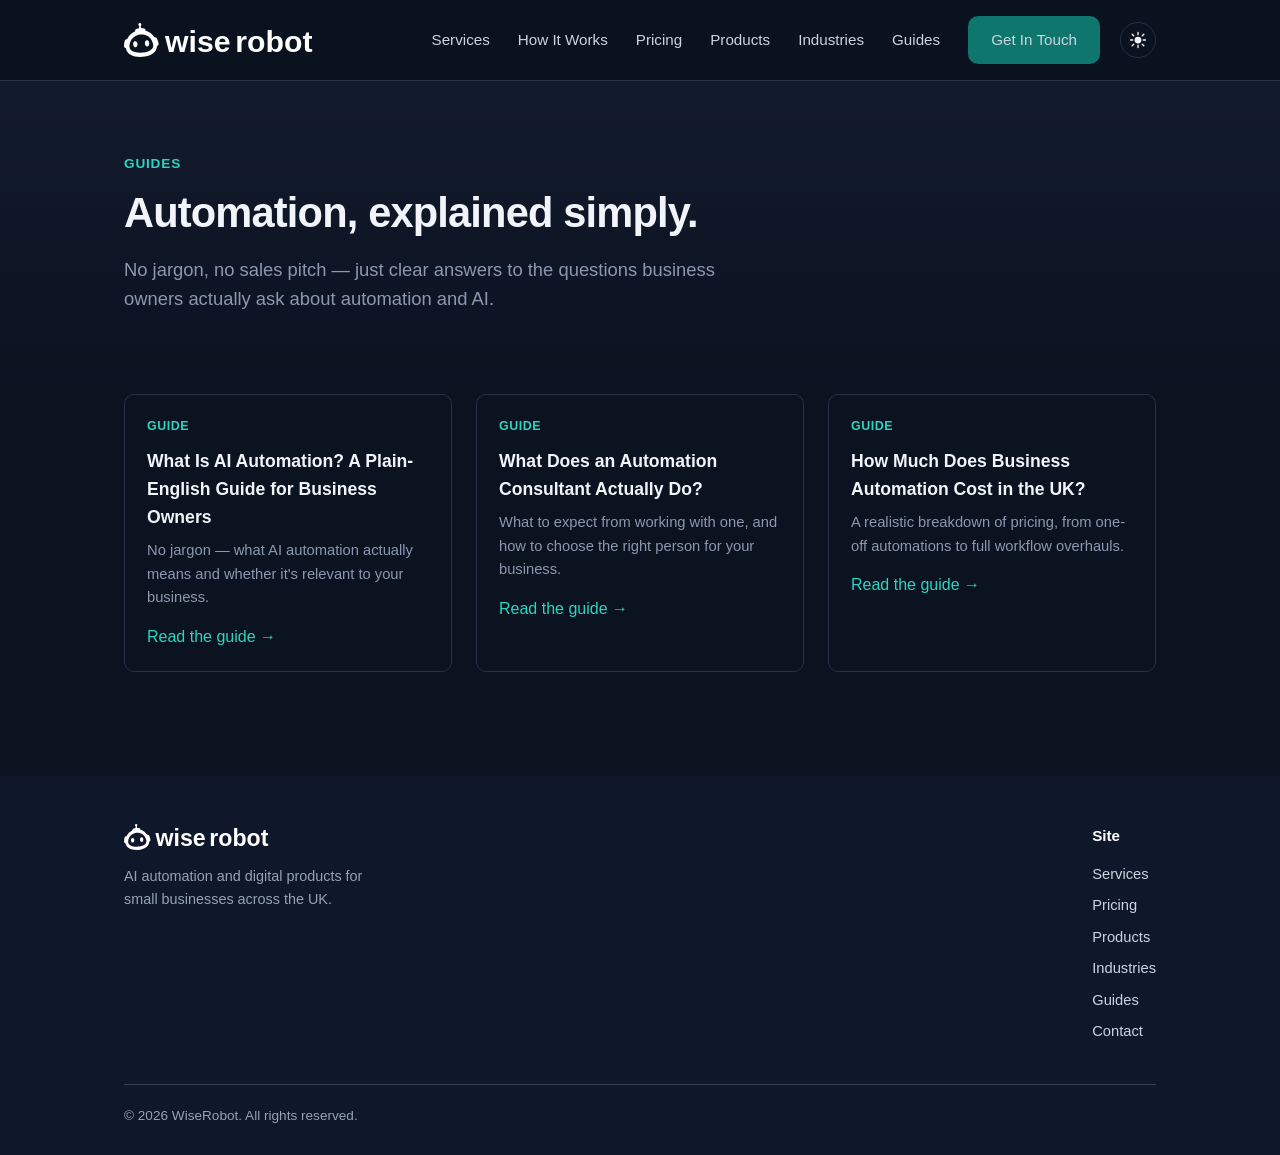
==== commit 92474692: "Add Rochdale local SEO page, Products/Micro-SaaS pages, and Industries page Reframes the site as bot" ====
--- a/blog/index.html
+++ b/blog/index.html
@@ -25,6 +25,8 @@
       <a href="../#services">Services</a>
       <a href="../#how-it-works">How It Works</a>
       <a href="../#pricing">Pricing</a>
+      <a href="../products.html">Products</a>
+      <a href="../industries.html">Industries</a>
       <a href="./">Guides</a>
       <a href="../contact.html" class="btn btn-primary">Get In Touch</a>
       <button class="theme-toggle" type="button" aria-label="Toggle dark mode">
@@ -83,12 +85,14 @@
     <div class="foot-grid">
       <div>
         <div class="logo" style="margin-bottom:14px;"><img src="../assets/logo-light.svg" alt="WiseRobot"></div>
-        <p style="max-width:260px; color:#94a3b8; font-size:0.9rem;">AI automation for small businesses across the UK.</p>
+        <p style="max-width:260px; color:#94a3b8; font-size:0.9rem;">AI automation and digital products for small businesses across the UK.</p>
       </div>
       <div>
         <h3>Site</h3>
         <a href="../#services">Services</a>
         <a href="../#pricing">Pricing</a>
+        <a href="../products.html">Products</a>
+        <a href="../industries.html">Industries</a>
         <a href="./">Guides</a>
         <a href="../contact.html">Contact</a>
       </div>
--- a/css/style.css
+++ b/css/style.css
@@ -3,8 +3,8 @@
 :root {
   --navy: #0f172a;
   --navy-light: #1e293b;
-  --blue: #0d9488;
-  --blue-light: #14b8a6;
+  --blue: #0f766e;
+  --blue-light: #115e59;
   --teal: #0ea5a4;
   --bg: #0b1220;
   --bg-soft: #121b2d;
